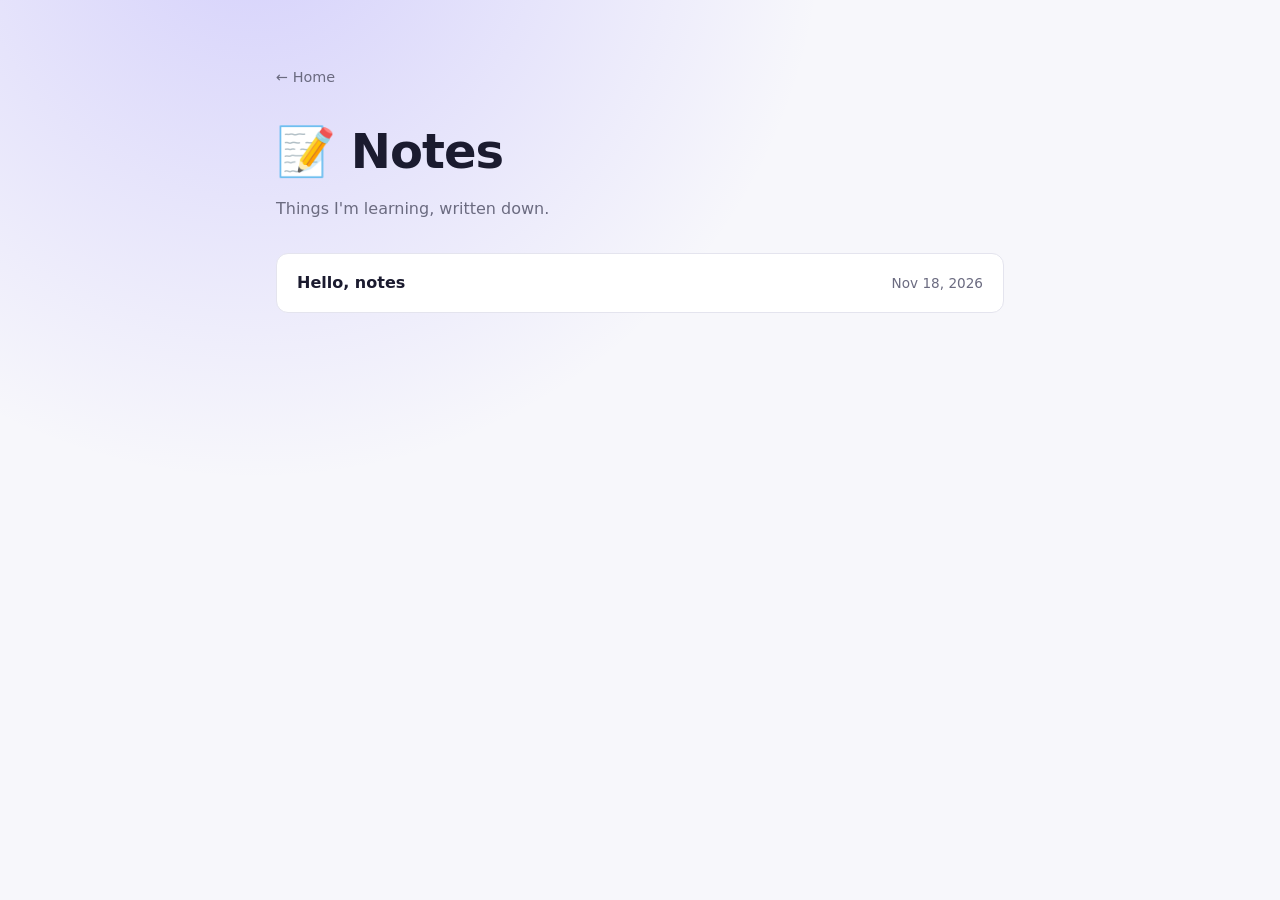
==== notes/index.html @ b35197a2 "Add notes section with index and starter note Co-Authored-By: Claude Sonnet 5.5 <noreply@anthropic.c" ====
<!doctype html>
<html lang="en">
<head>
  <meta charset="utf-8">
  <meta name="viewport" content="width=device-width, initial-scale=1">
  <title>Notes · dmechas</title>
  <meta name="description" content="Things I'm learning, written down.">
  <link rel="stylesheet" href="../style.css">
</head>
<body>
  <main class="wrap">
    <a class="back" href="../">← Home</a>
    <header class="page-title">
      <h1>📝 Notes</h1>
      <p>Things I'm learning, written down.</p>
    </header>

    <!-- Newest first. Add a new note by copying an <li> block. -->
    <ul class="notes">
      <li>
        <a href="hello-world.html">
          <span class="title">Hello, notes</span>
          <time datetime="2026-11-18">Nov 18, 2026</time>
        </a>
      </li>
    </ul>
  </main>
</body>
</html>
---- style.css ----
:root {
  --bg: #f7f7fb;
  --fg: #1b1b2f;
  --muted: #6b6b80;
  --card: #ffffff;
  --border: #e4e4ee;
  --accent: #6d5dfc;
  --accent2: #22d3ee;
}
@media (prefers-color-scheme: dark) {
  :root {
    --bg: #0f0f1a;
    --fg: #ececf6;
    --muted: #9a9ab2;
    --card: #181826;
    --border: #2a2a40;
  }
}
* { box-sizing: border-box; }
body {
  margin: 0;
  background: var(--bg);
  color: var(--fg);
  font: 16px/1.6 system-ui, -apple-system, "Segoe UI", Roboto, sans-serif;
  min-height: 100vh;
  background-image: radial-gradient(circle at 20% -10%, color-mix(in srgb, var(--accent) 25%, transparent), transparent 40%);
  background-repeat: no-repeat;
}
.wrap { max-width: 760px; margin: 0 auto; padding: 64px 16px 32px; }
.hero { text-align: center; margin-bottom: 56px; }
.avatar {
  width: 88px; height: 88px; margin: 0 auto 20px;
  display: grid; place-items: center;
  border-radius: 50%;
  font-size: 32px; font-weight: 700; color: #fff;
  background: linear-gradient(135deg, var(--accent), var(--accent2));
  box-shadow: 0 8px 30px color-mix(in srgb, var(--accent) 40%, transparent);
}
h1 { font-size: clamp(2rem, 6vw, 3rem); margin: 0 0 8px; letter-spacing: -0.02em; }
.accent {
  background: linear-gradient(90deg, var(--accent), var(--accent2));
  -webkit-background-clip: text; background-clip: text; color: transparent;
}
.tagline { color: var(--muted); font-size: 1.1rem; margin: 0 0 20px; }
.social a {
  display: inline-block; padding: 6px 16px; margin: 0 4px;
  border: 1px solid var(--border); border-radius: 999px;
  color: var(--fg); text-decoration: none; font-size: 0.9rem;
  transition: border-color .2s, transform .2s;
}
.social a:hover { border-color: var(--accent); transform: translateY(-2px); }
h2 { font-size: 0.85rem; text-transform: uppercase; letter-spacing: .12em; color: var(--muted); margin: 0 0 16px; }
.grid { display: grid; gap: 16px; grid-template-columns: repeat(auto-fit, minmax(210px, 1fr)); }
.card {
  display: block; padding: 22px;
  background: var(--card); border: 1px solid var(--border); border-radius: 16px;
  color: inherit; text-decoration: none;
  transition: transform .2s, border-color .2s, box-shadow .2s;
}
.card:hover {
  transform: translateY(-4px); border-color: var(--accent);
  box-shadow: 0 12px 30px color-mix(in srgb, var(--accent) 18%, transparent);
}
.card .emoji { font-size: 1.8rem; }
.card h3 { margin: 8px 0 4px; font-size: 1.15rem; }
.card p { margin: 0; color: var(--muted); font-size: 0.95rem; }
.card.soon { opacity: .55; border-style: dashed; pointer-events: none; }
footer { margin-top: 64px; text-align: center; color: var(--muted); font-size: 0.85rem; }

/* Notes */
.back { display: inline-block; margin-bottom: 24px; color: var(--muted); text-decoration: none; font-size: 0.9rem; }
.back:hover { color: var(--accent); }
.page-title { text-align: left; margin-bottom: 32px; }
.page-title h1 { margin: 0 0 6px; }
.page-title p { margin: 0; color: var(--muted); }
.notes { list-style: none; margin: 0; padding: 0; display: grid; gap: 12px; }
.notes a {
  display: flex; justify-content: space-between; gap: 16px; align-items: baseline;
  padding: 16px 20px; background: var(--card); border: 1px solid var(--border);
  border-radius: 12px; color: inherit; text-decoration: none;
  transition: transform .2s, border-color .2s;
}
.notes a:hover { transform: translateY(-2px); border-color: var(--accent); }
.notes .title { font-weight: 600; }
.notes time { color: var(--muted); font-size: 0.85rem; white-space: nowrap; }
.article { background: var(--card); border: 1px solid var(--border); border-radius: 16px; padding: 24px; }
.article h2 { text-transform: none; letter-spacing: 0; font-size: 1.3rem; color: var(--fg); margin: 24px 0 8px; }
.article time { color: var(--muted); font-size: 0.85rem; }
.article code { background: var(--bg); padding: 2px 6px; border-radius: 6px; font-size: 0.9em; }
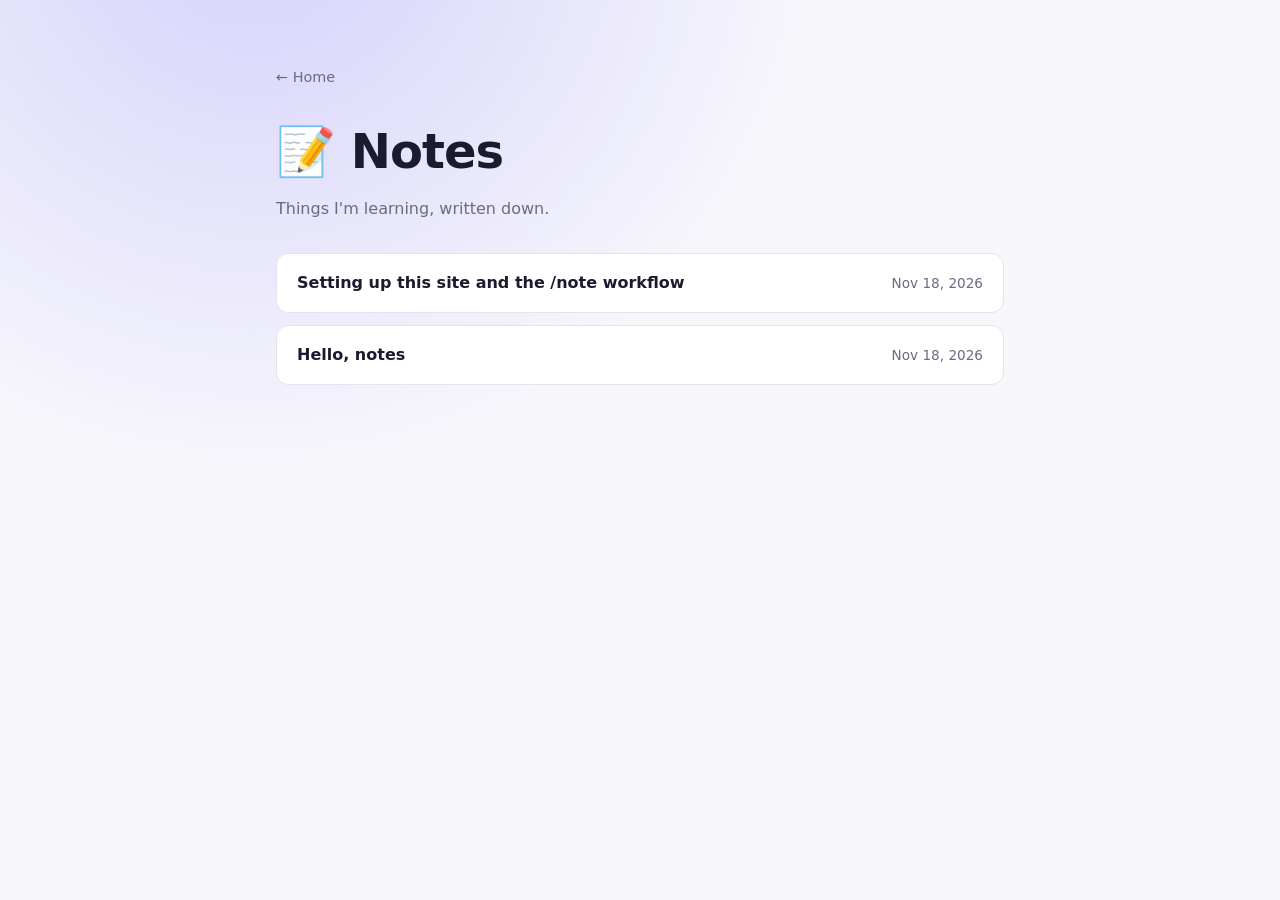
==== commit af6f0a73: "Add note: Setting up this site and the /note workflow Co-Authored-By: Claude Sonnet 5.5 <noreply@ant" ====
--- a/notes/index.html
+++ b/notes/index.html
@@ -18,6 +18,12 @@
     <!-- Newest first. Add a new note by copying an <li> block. -->
     <ul class="notes">
       <li>
+        <a href="setting-up-this-site-and-the-note-workflow.html">
+          <span class="title">Setting up this site and the /note workflow</span>
+          <time datetime="2026-11-18">Nov 18, 2026</time>
+        </a>
+      </li>
+      <li>
         <a href="hello-world.html">
           <span class="title">Hello, notes</span>
           <time datetime="2026-11-18">Nov 18, 2026</time>
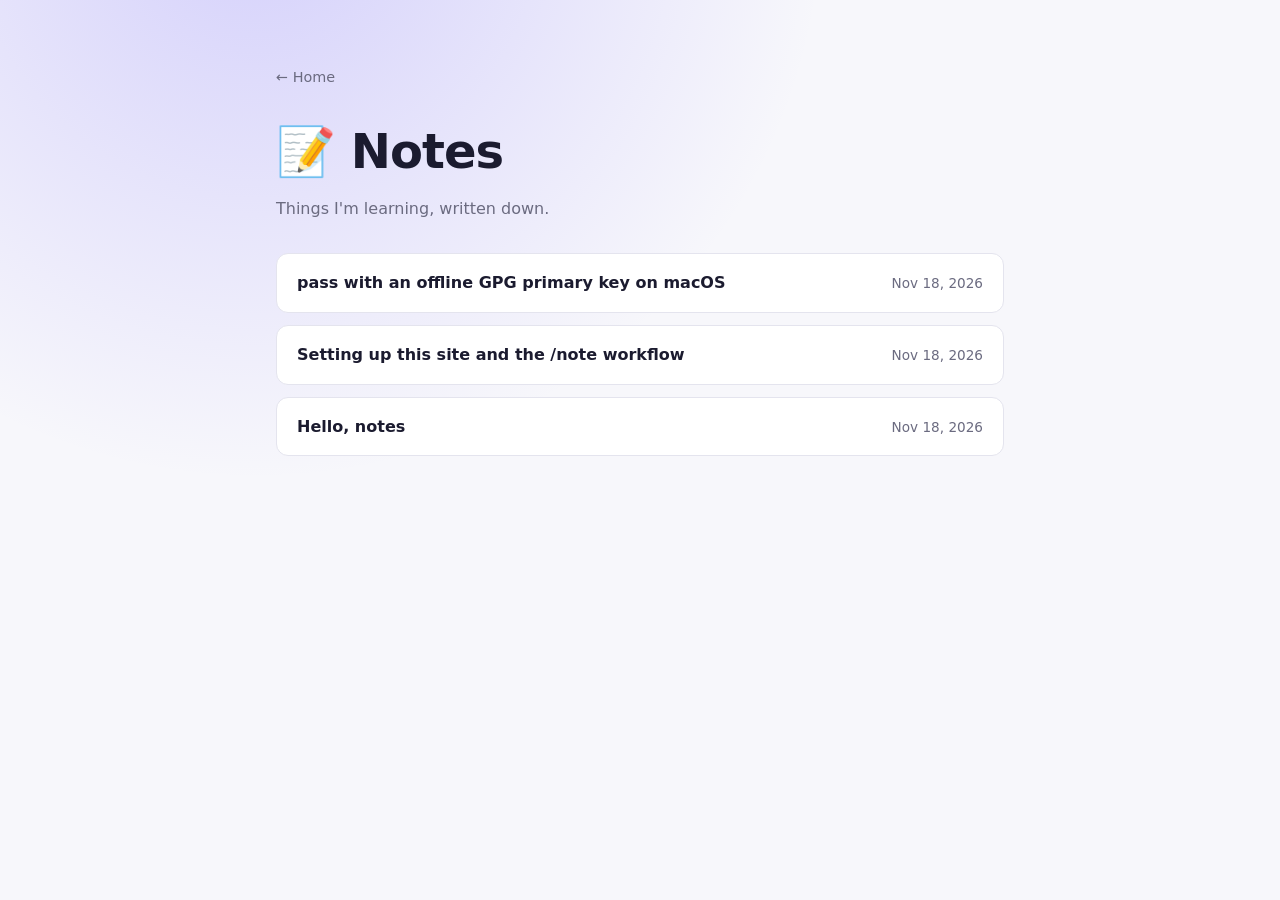
==== commit e41e1ede: "Add note: pass with an offline GPG primary key on macOS Co-Authored-By: Claude Opus 5.5 <noreply@ant" ====
--- a/notes/index.html
+++ b/notes/index.html
@@ -18,6 +18,12 @@
     <!-- Newest first. Add a new note by copying an <li> block. -->
     <ul class="notes">
       <li>
+        <a href="pass-with-an-offline-gpg-primary-key-on-macos.html">
+          <span class="title">pass with an offline GPG primary key on macOS</span>
+          <time datetime="2026-11-18">Nov 18, 2026</time>
+        </a>
+      </li>
+      <li>
         <a href="setting-up-this-site-and-the-note-workflow.html">
           <span class="title">Setting up this site and the /note workflow</span>
           <time datetime="2026-11-18">Nov 18, 2026</time>
